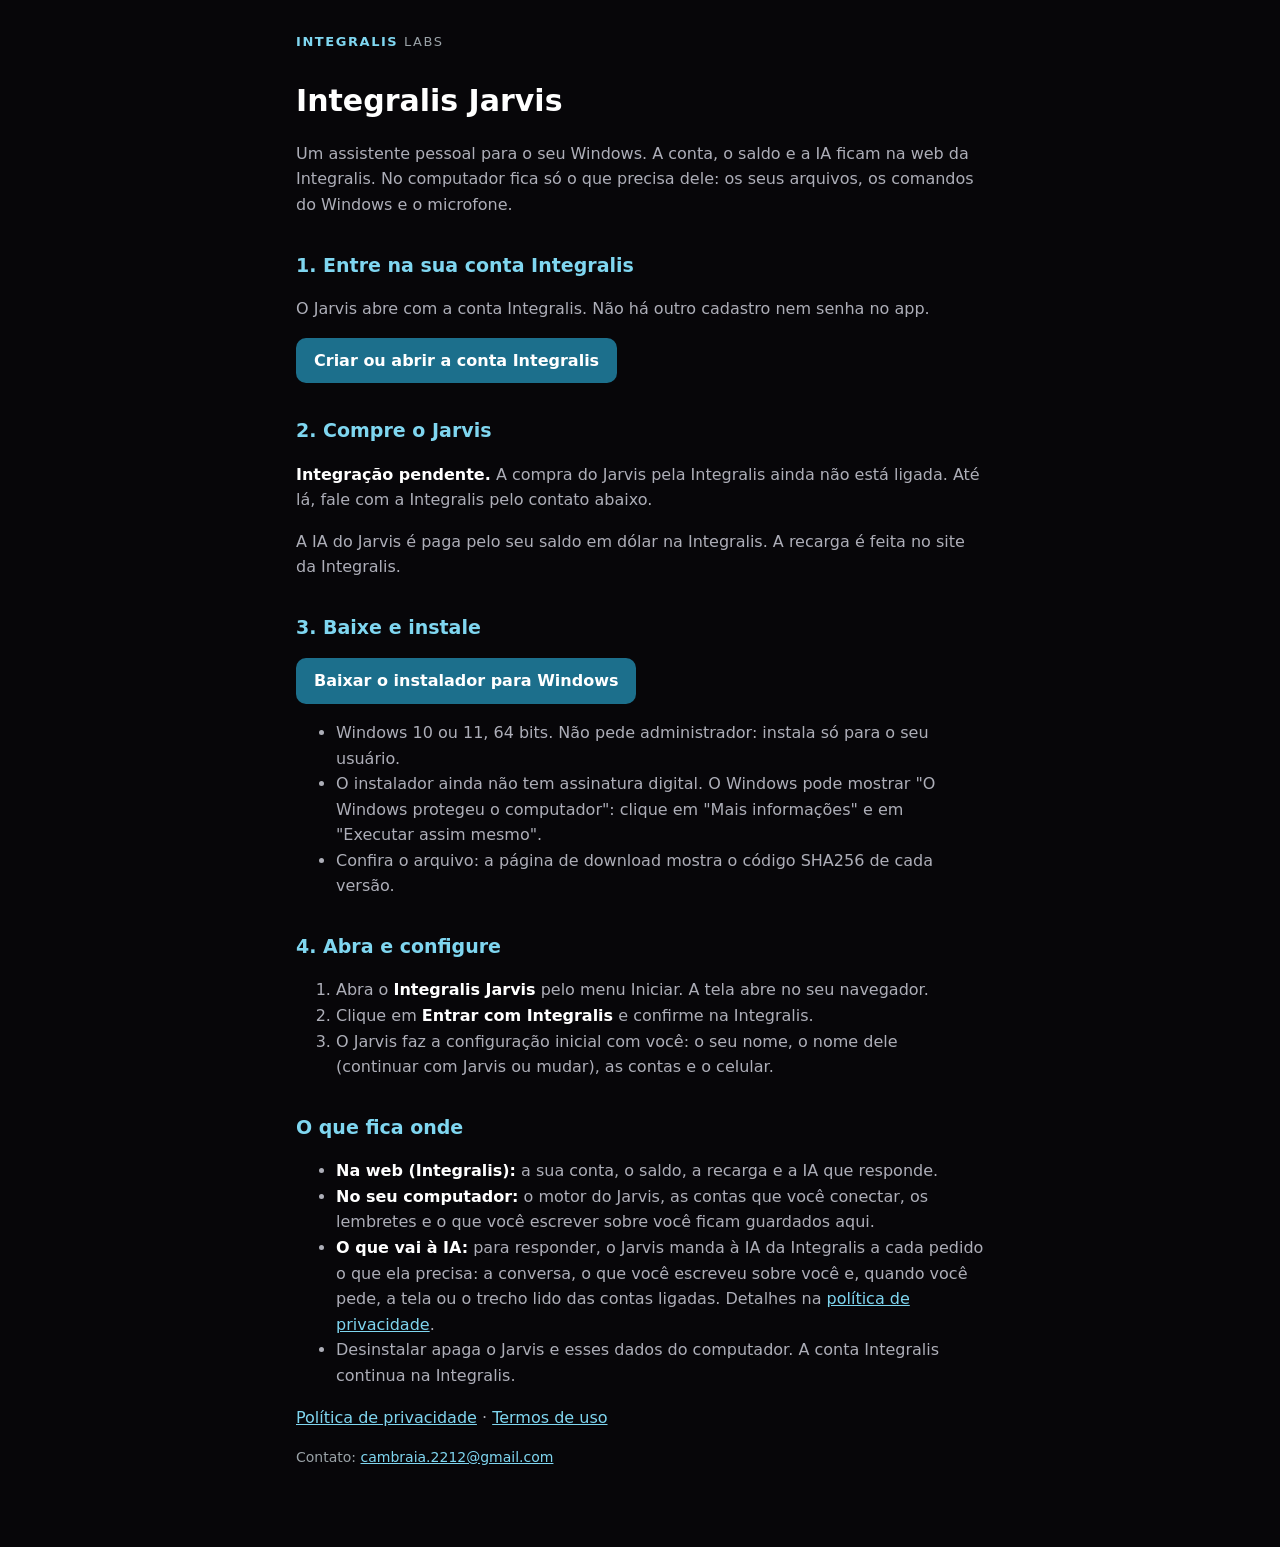
==== jarvis.html @ d4d31f09 "Página do Integralis Jarvis: comprar e baixar Co-Authored-By: Claude Opus 5.5 <noreply@anthropic.com" ====
<!doctype html>
<html lang="pt-BR">
<head>
<meta charset="utf-8">
<meta name="viewport" content="width=device-width, initial-scale=1">
<title>Integralis Jarvis</title>
<meta name="description" content="Integralis Jarvis: o assistente pessoal da Integralis Labs para Windows. Conta e saldo na web; o motor no seu computador.">
<link rel="stylesheet" href="estilo.css">
</head>
<body>
<main>
  <p class="marca"><b>INTEGRALIS</b> <span>LABS</span></p>
  <h1>Integralis Jarvis</h1>
  <p>Um assistente pessoal para o seu Windows. A conta, o saldo e a IA ficam na web da Integralis. No computador fica só o que precisa dele: os seus arquivos, os comandos do Windows e o microfone.</p>

  <h2>1. Entre na sua conta Integralis</h2>
  <p>O Jarvis abre com a conta Integralis. Não há outro cadastro nem senha no app.</p>
  <p><a class="botao" href="https://integralislabs.com">Criar ou abrir a conta Integralis</a></p>

  <h2>2. Compre o Jarvis</h2>
  <p><b>Integração pendente.</b> A compra do Jarvis pela Integralis ainda não está ligada. Até lá, fale com a Integralis pelo contato abaixo.</p>
  <p>A IA do Jarvis é paga pelo seu saldo em dólar na Integralis. A recarga é feita no site da Integralis.</p>

  <h2>3. Baixe e instale</h2>
  <p><a class="botao" href="https://github.com/PauloCambraia/elon-site/releases/latest">Baixar o instalador para Windows</a></p>
  <ul>
    <li>Windows 10 ou 11, 64 bits. Não pede administrador: instala só para o seu usuário.</li>
    <li>O instalador ainda não tem assinatura digital. O Windows pode mostrar "O Windows protegeu o computador": clique em "Mais informações" e em "Executar assim mesmo".</li>
    <li>Confira o arquivo: a página de download mostra o código SHA256 de cada versão.</li>
  </ul>

  <h2>4. Abra e configure</h2>
  <ol>
    <li>Abra o <b>Integralis Jarvis</b> pelo menu Iniciar. A tela abre no seu navegador.</li>
    <li>Clique em <b>Entrar com Integralis</b> e confirme na Integralis.</li>
    <li>O Jarvis faz a configuração inicial com você: o seu nome, o nome dele (continuar com Jarvis ou mudar), as contas e o celular.</li>
  </ol>

  <h2>O que fica onde</h2>
  <ul>
    <li><b>Na web (Integralis):</b> a sua conta, o saldo, a recarga e a IA que responde.</li>
    <li><b>No seu computador:</b> o motor do Jarvis, as contas que você conectar, os lembretes e o que você escrever sobre você ficam guardados aqui.</li>
    <li><b>O que vai à IA:</b> para responder, o Jarvis manda à IA da Integralis a cada pedido o que ela precisa: a conversa, o que você escreveu sobre você e, quando você pede, a tela ou o trecho lido das contas ligadas. Detalhes na <a href="privacidade.html">política de privacidade</a>.</li>
    <li>Desinstalar apaga o Jarvis e esses dados do computador. A conta Integralis continua na Integralis.</li>
  </ul>

  <p><a href="privacidade.html">Política de privacidade</a> · <a href="termos.html">Termos de uso</a></p>
  <p class="pe">Contato: <a href="mailto:cambraia.2212@gmail.com">cambraia.2212@gmail.com</a></p>
</main>
</body>
</html>
---- estilo.css ----
/* Paleta da Integralis (brand/tokens.css): escuro por padrão. */
:root {
  --bg: #070609; --card: #111118; --line: #20212f;
  --fg: #ffffff; --mut: #adaeb8; --grey: #9aa2a7;
  --pri: #439cb6; --pri-lt: #7fd6f0;
  --btn: #1c6f8c; --btn-h: #0e5576;
}
* { box-sizing: border-box; }
body { margin: 0; background: var(--bg); color: var(--fg); font: 16px/1.6 system-ui, -apple-system, "Segoe UI", sans-serif; }
main { max-width: 720px; margin: 0 auto; padding: 32px 16px 64px; }
.marca { letter-spacing: .12em; font-size: 13px; margin: 0 0 24px; }
.marca b { color: var(--pri-lt); }
.marca span { color: var(--grey); }
h1 { font-size: 30px; margin: 0 0 8px; }
h2 { font-size: 19px; margin: 32px 0 8px; color: var(--pri-lt); }
p, li { color: var(--mut); }
b { color: var(--fg); }
a { color: var(--pri-lt); }
code { background: var(--card); border: 1px solid var(--line); border-radius: 4px; padding: 0 4px; }
.pe { font-size: 14px; color: var(--grey); }
.botao { display: inline-block; background: var(--btn); color: var(--fg); text-decoration: none; font-weight: 600; padding: 10px 18px; border-radius: 10px; }
.botao:hover { background: var(--btn-h); }
ol li { color: var(--mut); }
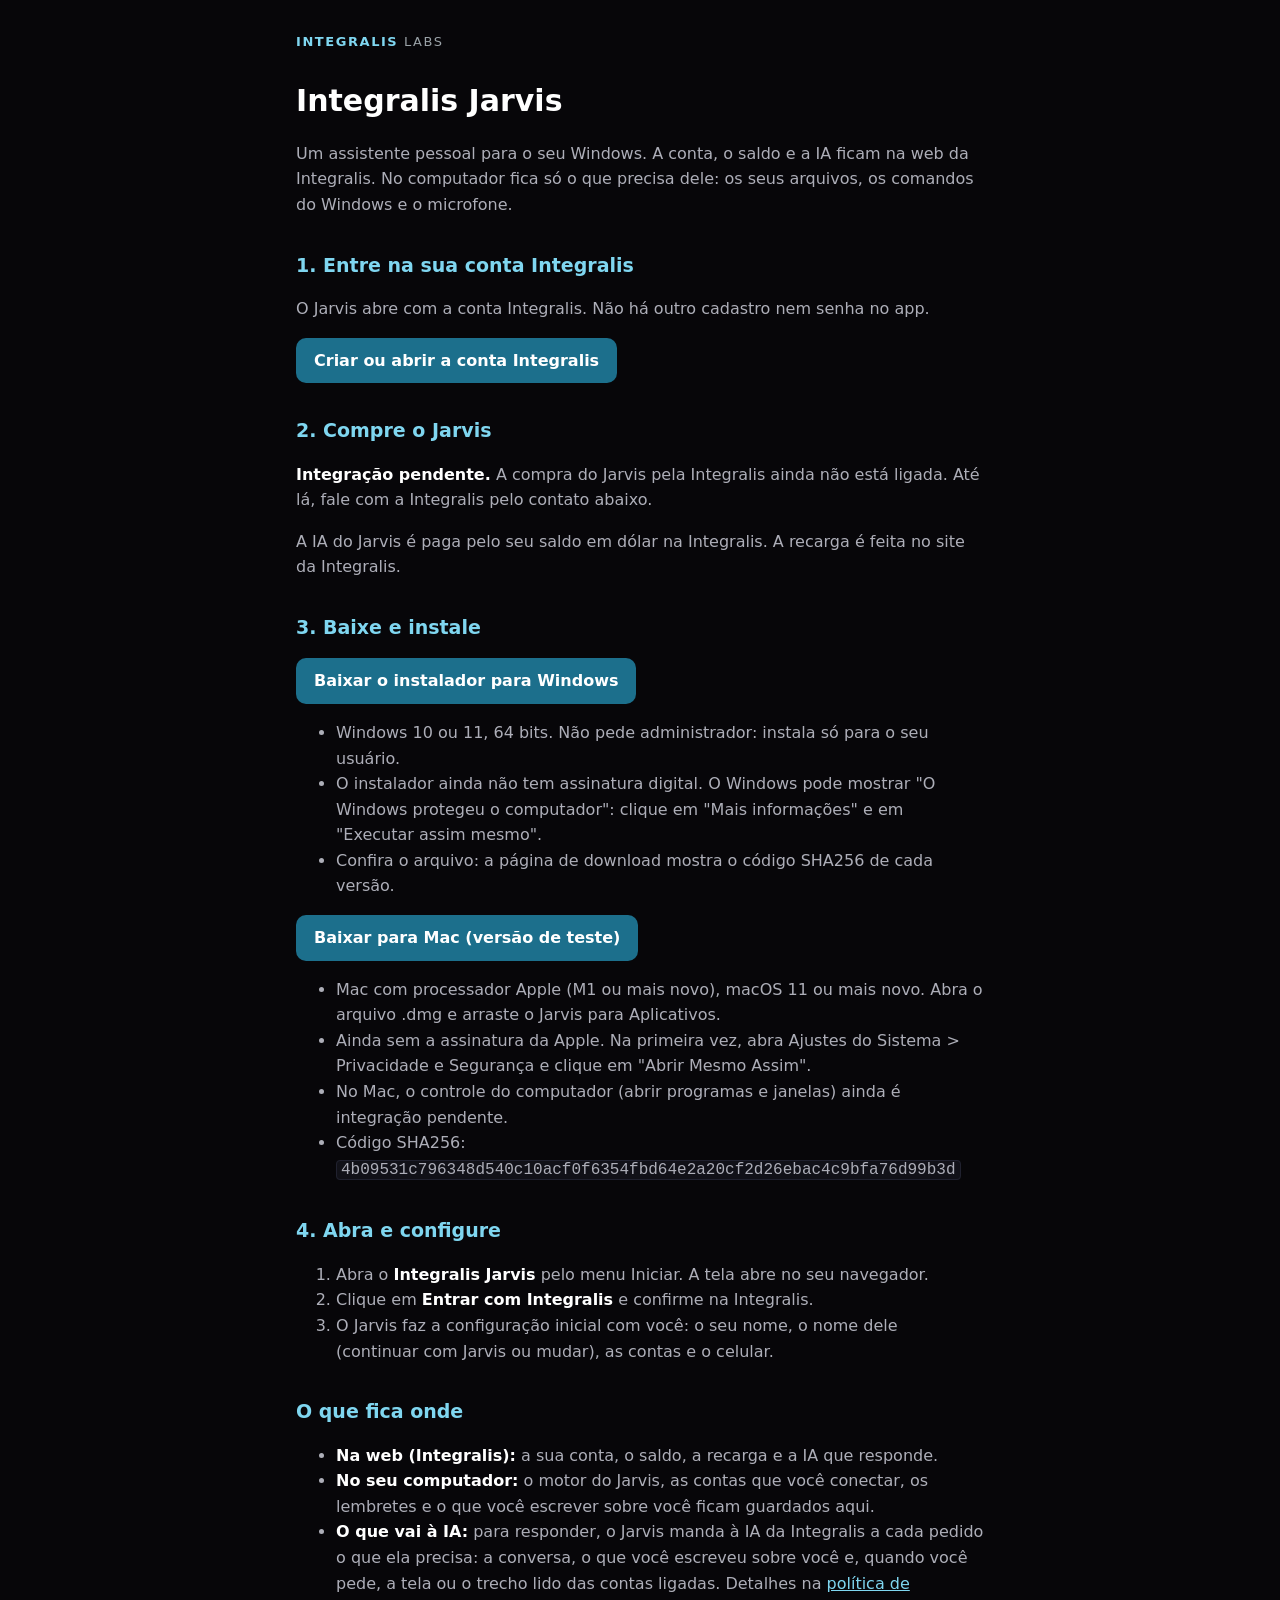
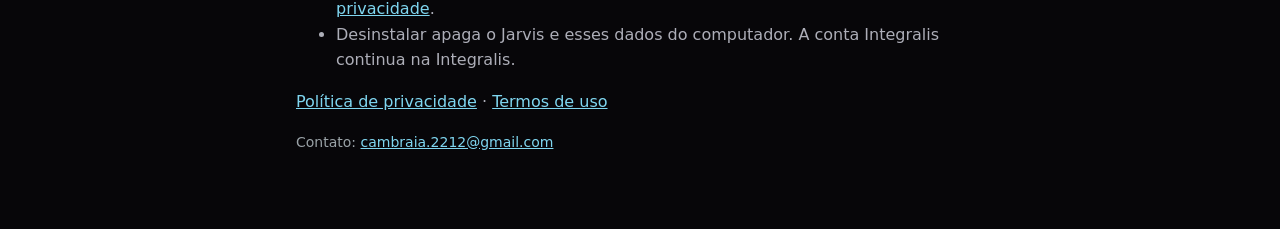
==== commit 12c50554: "Pagina do Jarvis: download para Mac (versao de teste) Co-Authored-By: Claude Opus 5.5 <noreply@anthr" ====
--- a/jarvis.html
+++ b/jarvis.html
@@ -4,7 +4,7 @@
 <meta charset="utf-8">
 <meta name="viewport" content="width=device-width, initial-scale=1">
 <title>Integralis Jarvis</title>
-<meta name="description" content="Integralis Jarvis: o assistente pessoal da Integralis Labs para Windows. Conta e saldo na web; o motor no seu computador.">
+<meta name="description" content="Integralis Jarvis: o assistente pessoal da Integralis Labs para Windows e Mac. Conta e saldo na web; o motor no seu computador.">
 <link rel="stylesheet" href="estilo.css">
 </head>
 <body>
@@ -29,6 +29,14 @@
     <li>Confira o arquivo: a página de download mostra o código SHA256 de cada versão.</li>
   </ul>
 
+  <p><a class="botao" href="https://github.com/PauloCambraia/elon-site/releases/tag/mac-v2026.10.30-07f085a">Baixar para Mac (versão de teste)</a></p>
+  <ul>
+    <li>Mac com processador Apple (M1 ou mais novo), macOS 11 ou mais novo. Abra o arquivo .dmg e arraste o Jarvis para Aplicativos.</li>
+    <li>Ainda sem a assinatura da Apple. Na primeira vez, abra Ajustes do Sistema &gt; Privacidade e Segurança e clique em "Abrir Mesmo Assim".</li>
+    <li>No Mac, o controle do computador (abrir programas e janelas) ainda é integração pendente.</li>
+    <li>Código SHA256: <code>4b09531c796348d540c10acf0f6354fbd64e2a20cf2d26ebac4c9bfa76d99b3d</code></li>
+  </ul>
+
   <h2>4. Abra e configure</h2>
   <ol>
     <li>Abra o <b>Integralis Jarvis</b> pelo menu Iniciar. A tela abre no seu navegador.</li>
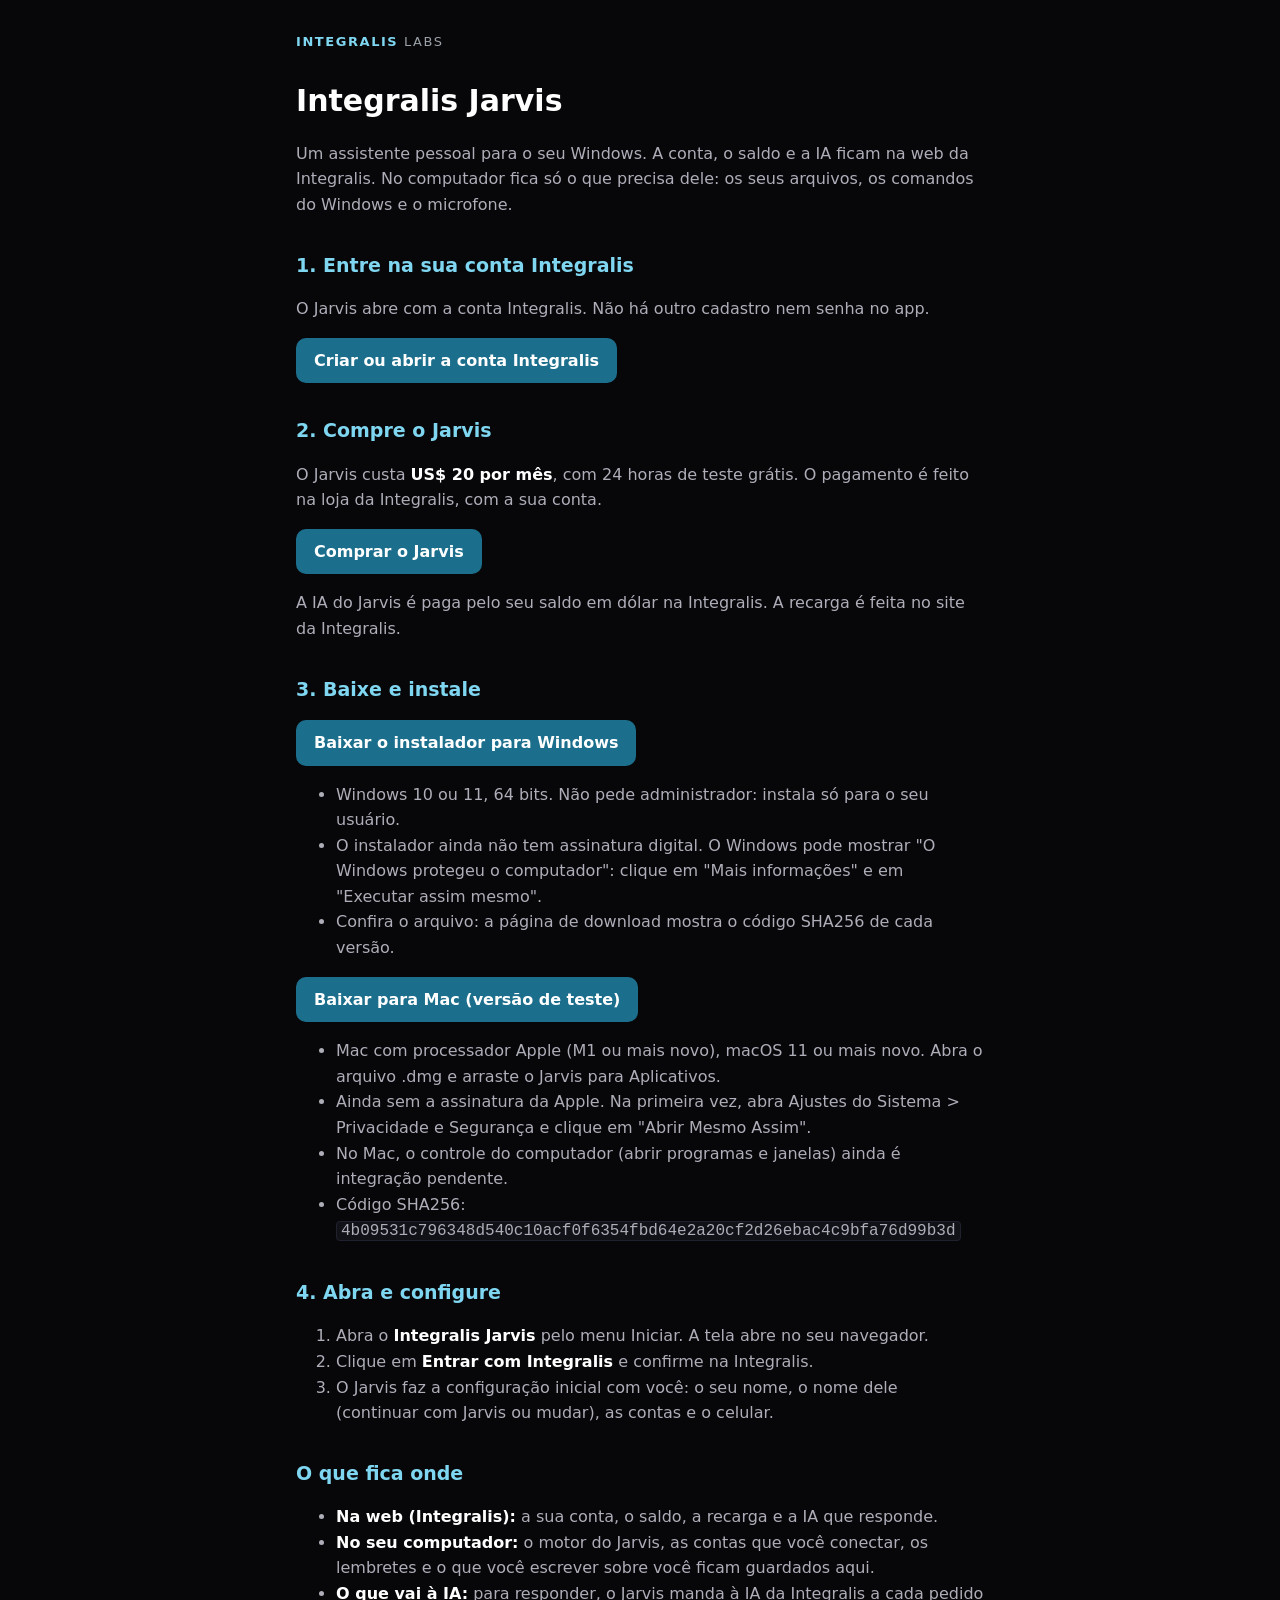
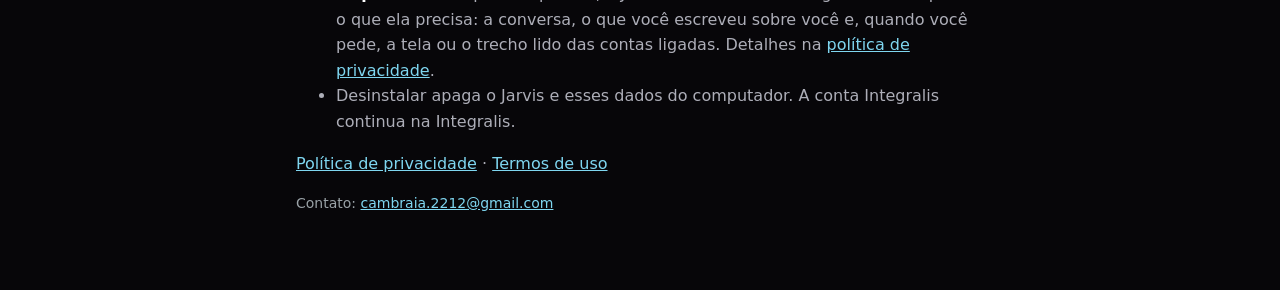
==== commit 50410ee6: "Página do Jarvis: botão Comprar ligado à loja da Integralis (US$ 20 por mês) Co-Authored-By: Claude " ====
--- a/jarvis.html
+++ b/jarvis.html
@@ -18,7 +18,8 @@
   <p><a class="botao" href="https://integralislabs.com">Criar ou abrir a conta Integralis</a></p>
 
   <h2>2. Compre o Jarvis</h2>
-  <p><b>Integração pendente.</b> A compra do Jarvis pela Integralis ainda não está ligada. Até lá, fale com a Integralis pelo contato abaixo.</p>
+  <p>O Jarvis custa <b>US$ 20 por mês</b>, com 24 horas de teste grátis. O pagamento é feito na loja da Integralis, com a sua conta.</p>
+  <p><a class="botao" href="https://integralislabs.com/marketplace/jarvis">Comprar o Jarvis</a></p>
   <p>A IA do Jarvis é paga pelo seu saldo em dólar na Integralis. A recarga é feita no site da Integralis.</p>
 
   <h2>3. Baixe e instale</h2>
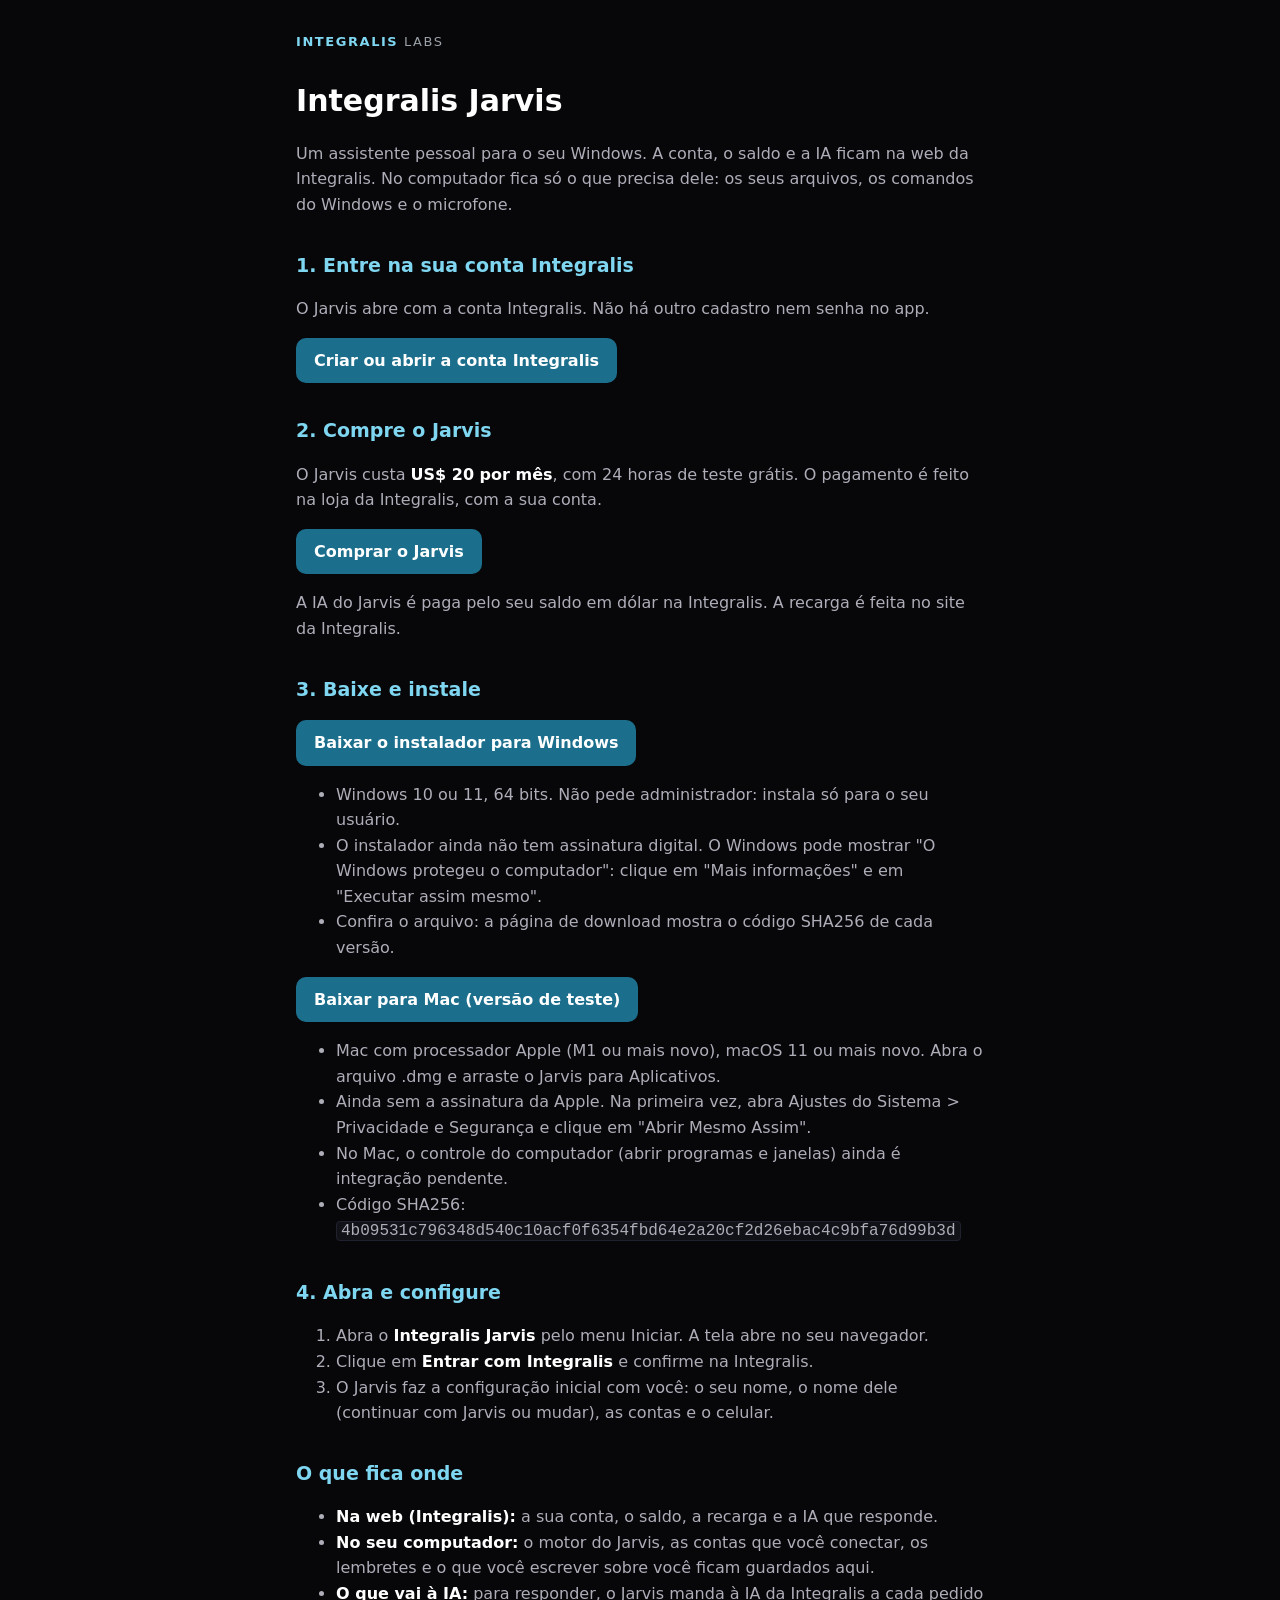
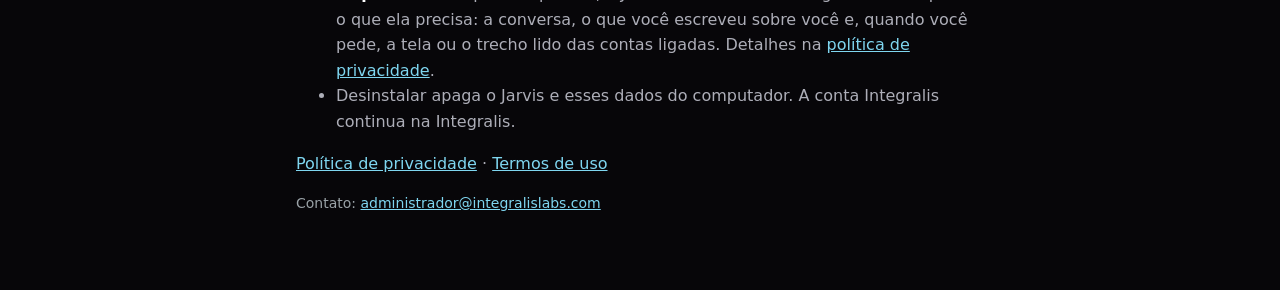
==== commit 04375e56: "Site: contato administrador@integralislabs.com no lugar do Gmail (jarvis.html) Co-Authored-By: Claud" ====
--- a/jarvis.html
+++ b/jarvis.html
@@ -54,7 +54,7 @@
   </ul>
 
   <p><a href="privacidade.html">Política de privacidade</a> · <a href="termos.html">Termos de uso</a></p>
-  <p class="pe">Contato: <a href="mailto:cambraia.2212@gmail.com">cambraia.2212@gmail.com</a></p>
+  <p class="pe">Contato: <a href="mailto:administrador@integralislabs.com">administrador@integralislabs.com</a></p>
 </main>
 </body>
 </html>
